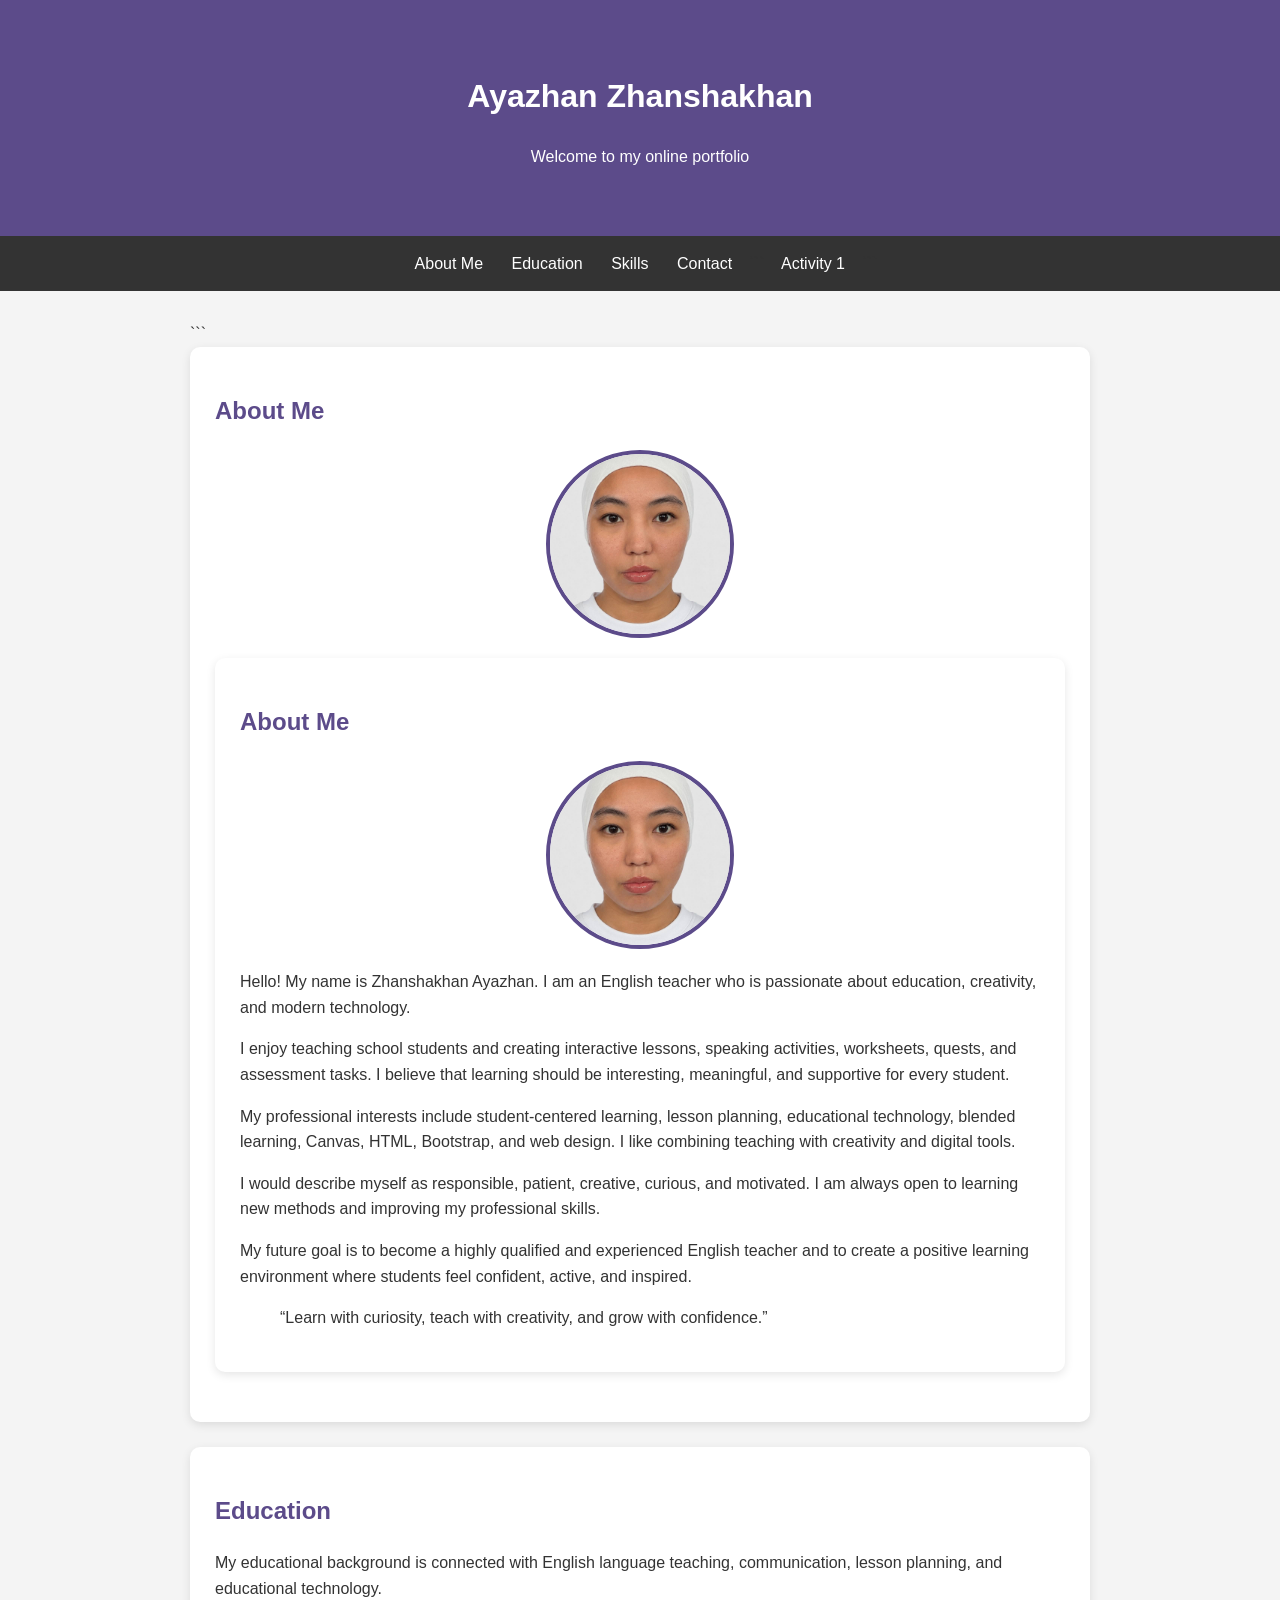
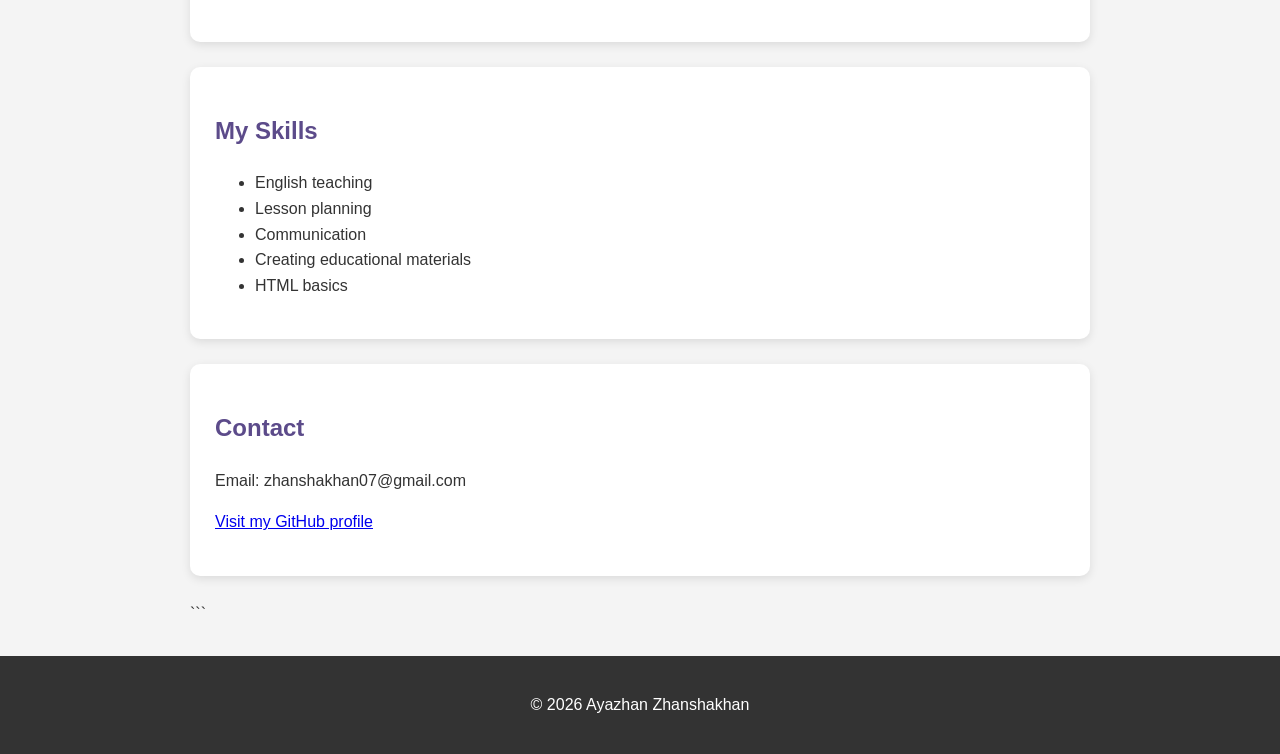
==== portfolio.html @ 9db4becb "Update portfolio.html" ====
<!DOCTYPE html>

<html lang="en">

<head>
  <meta charset="UTF-8">
  <meta name="viewport" content="width=device-width, initial-scale=1.0">

  <title>Ayazhan Zhanshakhan Portfolio</title>

  <!-- Page Style -->

  <style>
    body {
      margin: 0;
      font-family: Arial, sans-serif;
      line-height: 1.6;
      color: #333333;
      background-color: #f4f4f4;
    }

    header {
      padding: 50px 20px;
      color: white;
      text-align: center;
      background-color: #5c4b8a;
    }

    nav {
      padding: 15px;
      text-align: center;
      background-color: #333333;
    }

    nav a {
      margin: 0 12px;
      color: white;
      text-decoration: none;
    }

    nav a:hover {
      color: #ffd166;
    }

    main {
      width: 90%;
      max-width: 900px;
      margin: 30px auto;
    }

    section {
      margin-bottom: 25px;
      padding: 25px;
      background-color: white;
      border-radius: 10px;
      box-shadow: 0 3px 10px rgba(0, 0, 0, 0.1);
    }

    h2 {
      color: #5c4b8a;
    }

    .profile-photo {
      display: block;
      width: 180px;
      height: 180px;
      margin: 0 auto 20px;
      object-fit: cover;
      border-radius: 50%;
      border: 4px solid #5c4b8a;
    }

    footer {
      padding: 20px;
      color: white;
      text-align: center;
      background-color: #333333;
    }
  </style>

</head>

<body>

  <!-- Header Section -->

  <header id="home">
    <h1>Ayazhan Zhanshakhan</h1>
    <p>Welcome to my online portfolio</p>
  </header>

  <!-- Navigation Section -->

  <nav id="navigation">
    <a href="#about">About Me</a>
    <a href="#education">Education</a>
    <a href="#skills">Skills</a>
    <a href="#contact">Contact</a>

```
<!-- Link to another file on the website -->
<a href="index.html">Activity 1</a>
```

  </nav>

  <!-- Main Content Section -->

  <main id="main-content">

```
<!-- About Me Section -->
<section id="about">
  <h2>About Me</h2>

  <img
  class="profile-photo"
  src="profile.jpg"
  alt="Profile photo of Ayazhan Zhanshakhan">

 <!-- About Me Section -->

<section id="about">
  <h2>About Me</h2>

<img
 class="profile-photo"
 src="profile.jpg"
 alt="Profile photo of Zhanshakhan Ayazhan">

  <p>
    Hello! My name is Zhanshakhan Ayazhan. I am an English teacher who is
    passionate about education, creativity, and modern technology.
  </p>

  <p>
    I enjoy teaching school students and creating interactive lessons,
    speaking activities, worksheets, quests, and assessment tasks. I believe
    that learning should be interesting, meaningful, and supportive for every
    student.
  </p>

  <p>
    My professional interests include student-centered learning, lesson
    planning, educational technology, blended learning, Canvas, HTML,
    Bootstrap, and web design. I like combining teaching with creativity and
    digital tools.
  </p>

  <p>
    I would describe myself as responsible, patient, creative, curious, and
    motivated. I am always open to learning new methods and improving my
    professional skills.
  </p>

  <p>
    My future goal is to become a highly qualified and experienced English
    teacher and to create a positive learning environment where students feel
    confident, active, and inspired.
  </p>

  <blockquote>
    “Learn with curiosity, teach with creativity, and grow with confidence.”
  </blockquote>
</section>

</section>

<!-- Education Section -->
<section id="education">
  <h2>Education</h2>

  <p>
    My educational background is connected with English language teaching,
    communication, lesson planning, and educational technology.
  </p>
</section>

<!-- Skills Section -->
<section id="skills">
  <h2>My Skills</h2>

  <ul>
    <li>English teaching</li>
    <li>Lesson planning</li>
    <li>Communication</li>
    <li>Creating educational materials</li>
    <li>HTML basics</li>
  </ul>
</section>

<!-- Contact Section -->
<section id="contact">
  <h2>Contact</h2>

  <p>Email: zhanshakhan07@gmail.com</p>

  <p>
    <!-- External link -->
    <a
      href="https://github.com/ayashka07"
      target="_blank"
      rel="noopener noreferrer">
      Visit my GitHub profile
    </a>
  </p>
</section>
```

  </main>

  <!-- Footer Section -->

  <footer id="footer">
    <p>&copy; 2026 Ayazhan Zhanshakhan</p>
  </footer>

</body>

</html>
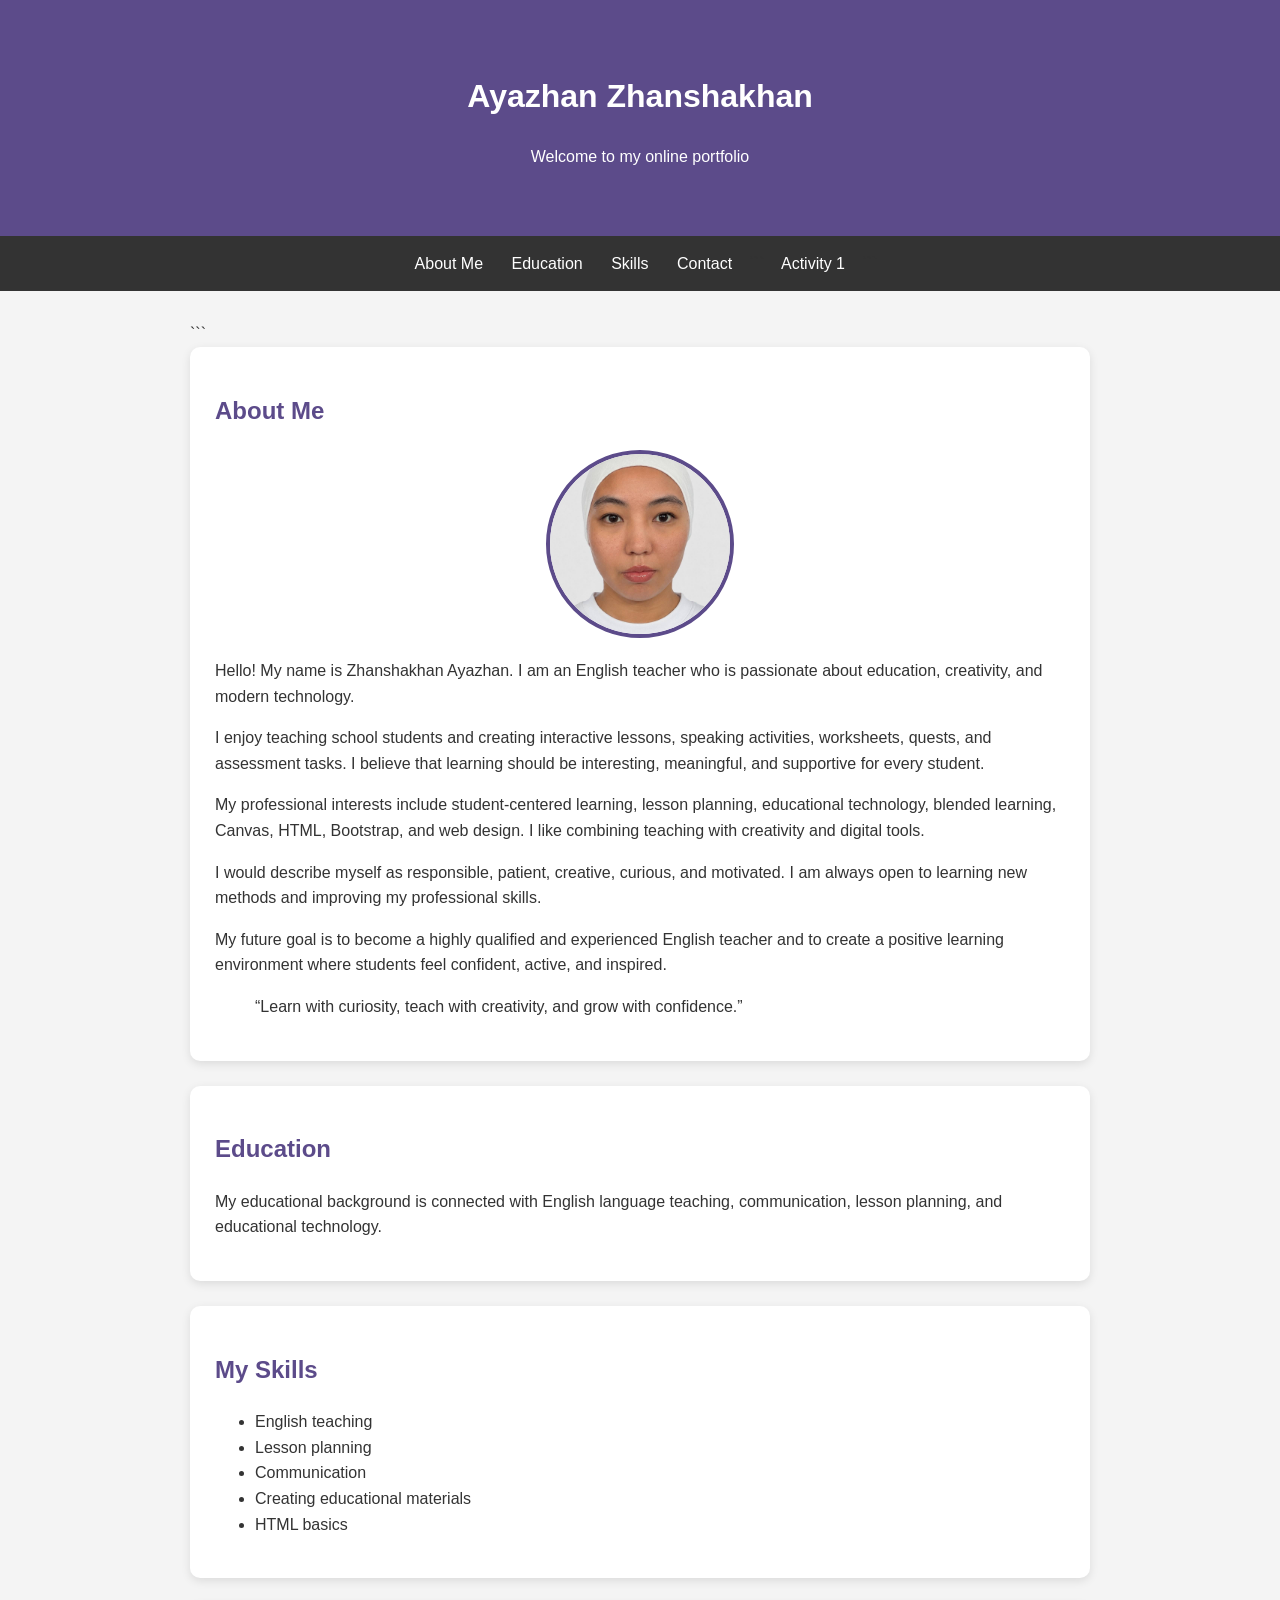
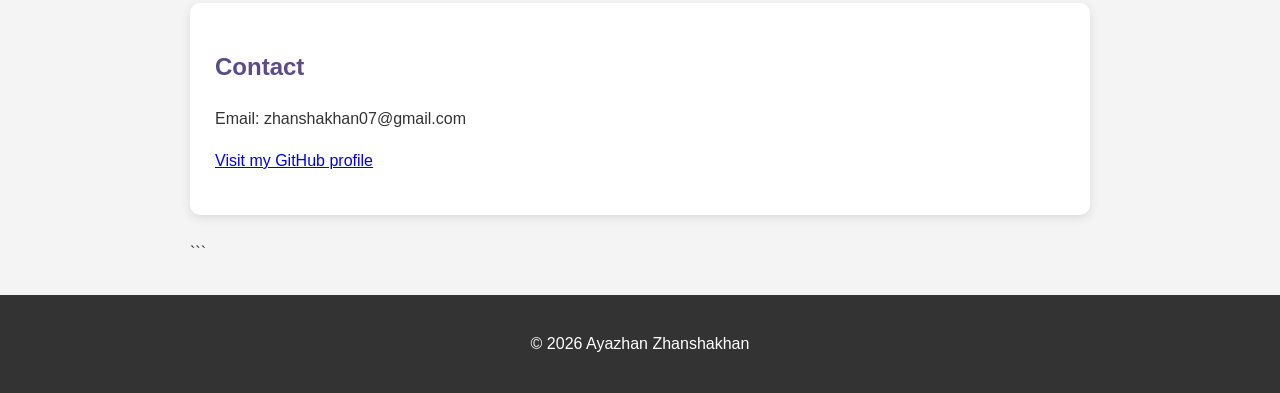
==== commit fe1bfe3d: "Update portfolio.html" ====
--- a/portfolio.html
+++ b/portfolio.html
@@ -109,15 +109,6 @@
   <main id="main-content">
 
 ```
-<!-- About Me Section -->
-<section id="about">
-  <h2>About Me</h2>
-
-  <img
-  class="profile-photo"
-  src="profile.jpg"
-  alt="Profile photo of Ayazhan Zhanshakhan">
-
  <!-- About Me Section -->
 
 <section id="about">
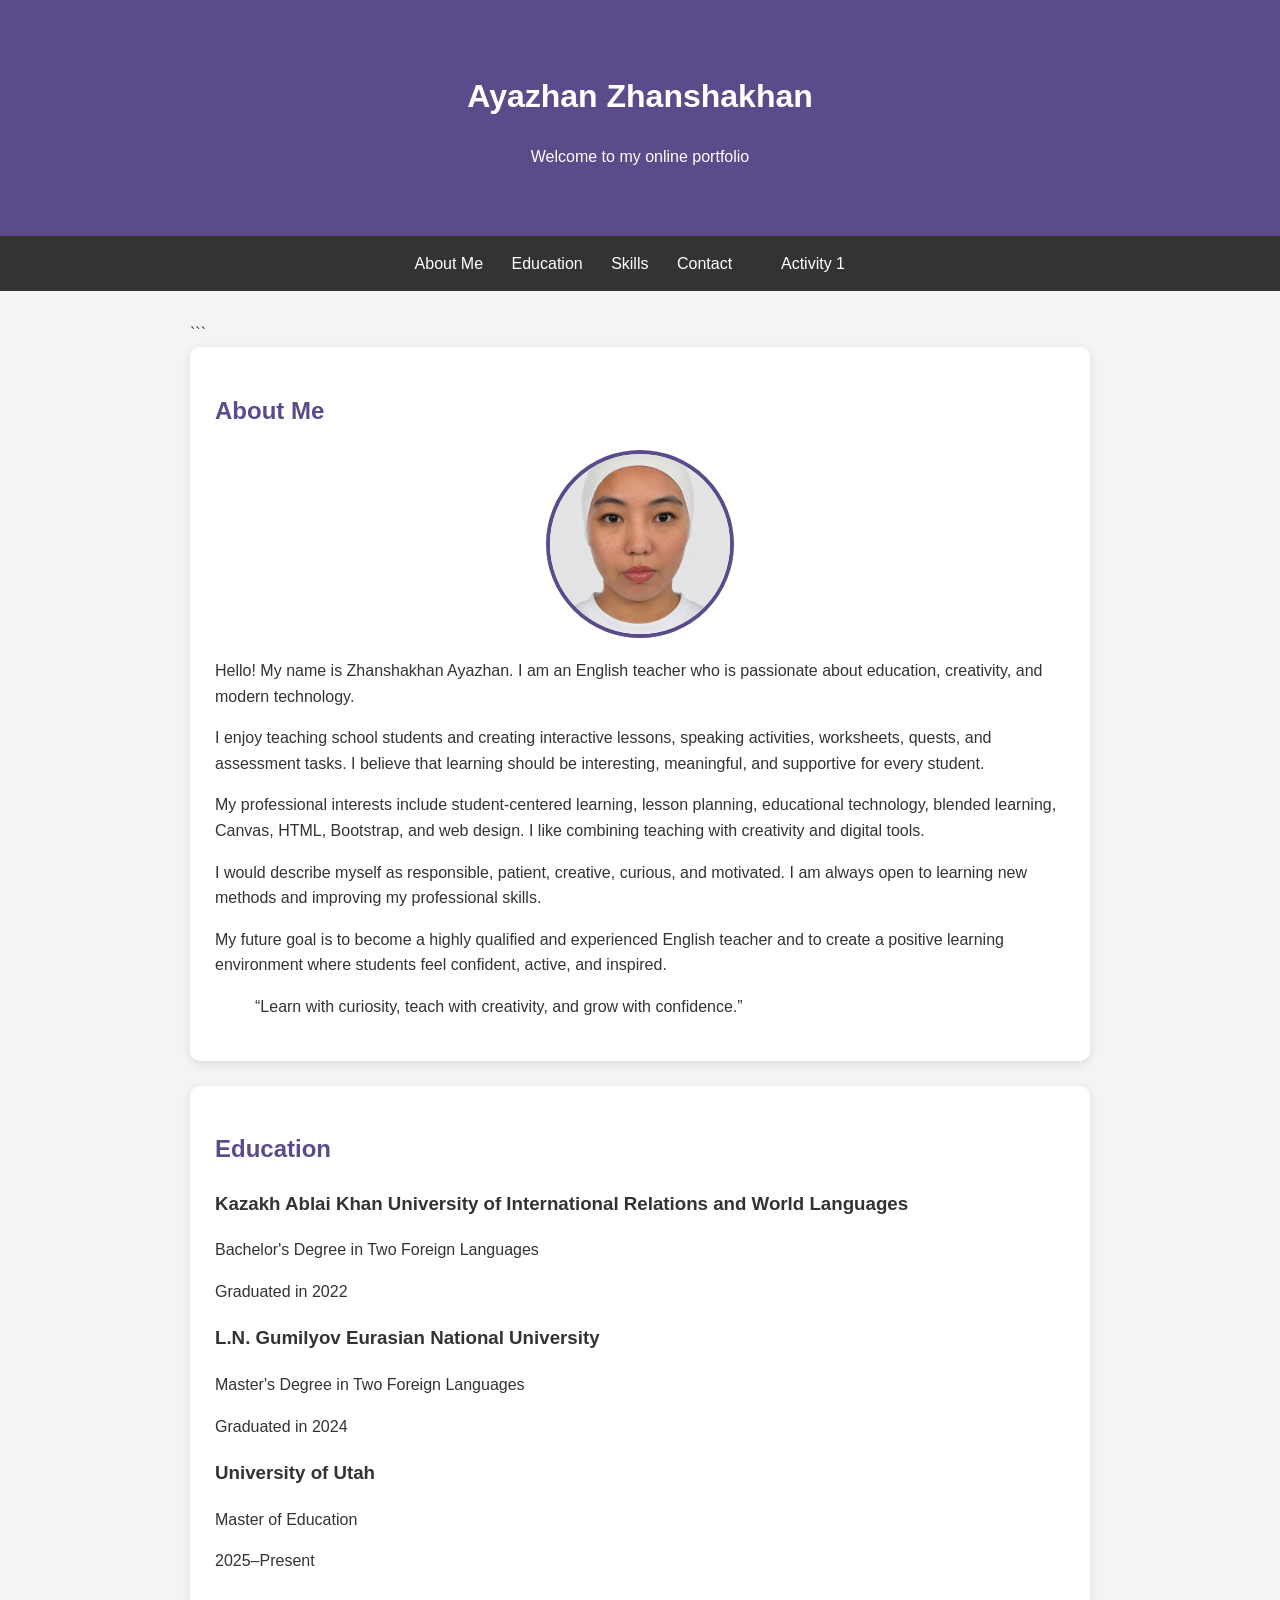
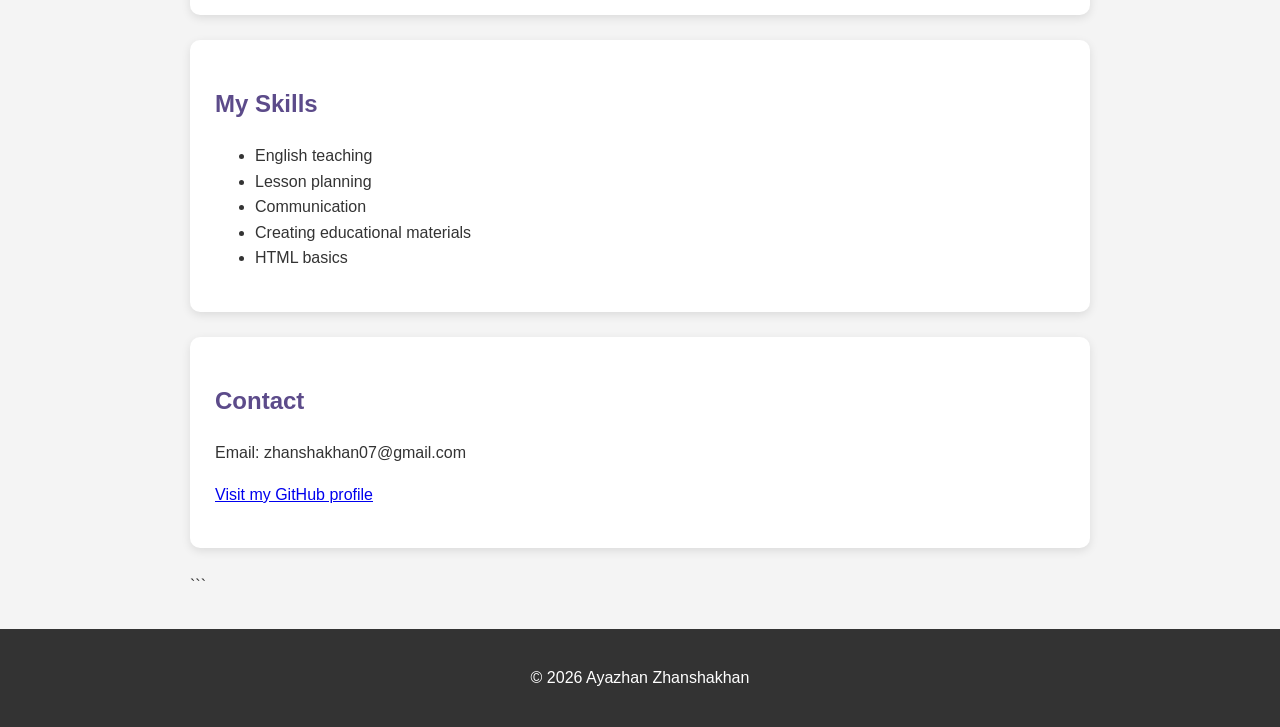
==== commit 38b0785a: "Update portfolio.html" ====
--- a/portfolio.html
+++ b/portfolio.html
@@ -161,10 +161,23 @@
 <section id="education">
   <h2>Education</h2>
 
-  <p>
-    My educational background is connected with English language teaching,
-    communication, lesson planning, and educational technology.
-  </p>
+  <h3>
+    Kazakh Ablai Khan University of International Relations and World Languages
+  </h3>
+  <p>Bachelor's Degree in Two Foreign Languages</p>
+  <p>Graduated in 2022</p>
+
+  <h3>
+    L.N. Gumilyov Eurasian National University
+  </h3>
+  <p>Master's Degree in Two Foreign Languages</p>
+  <p>Graduated in 2024</p>
+
+  <h3>
+    University of Utah
+  </h3>
+  <p>Master of Education</p>
+  <p>2025–Present</p>
 </section>
 
 <!-- Skills Section -->
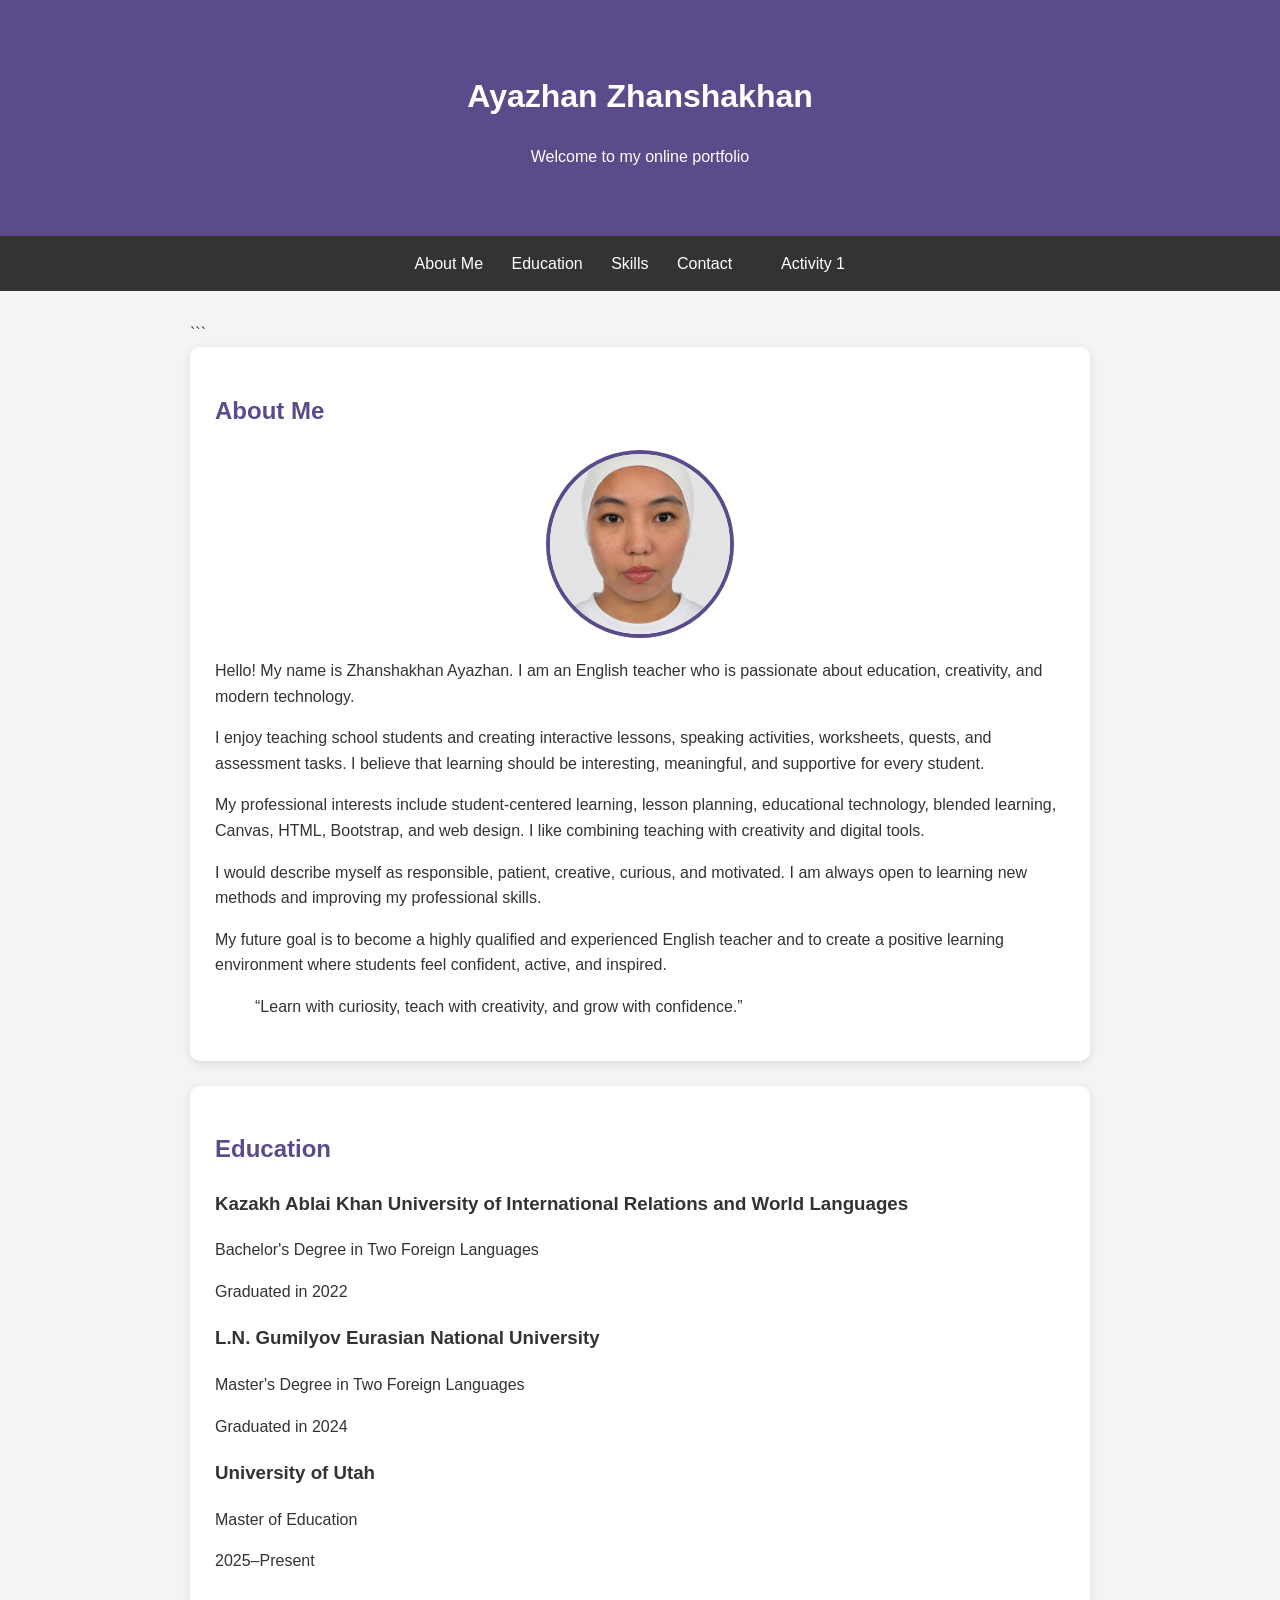
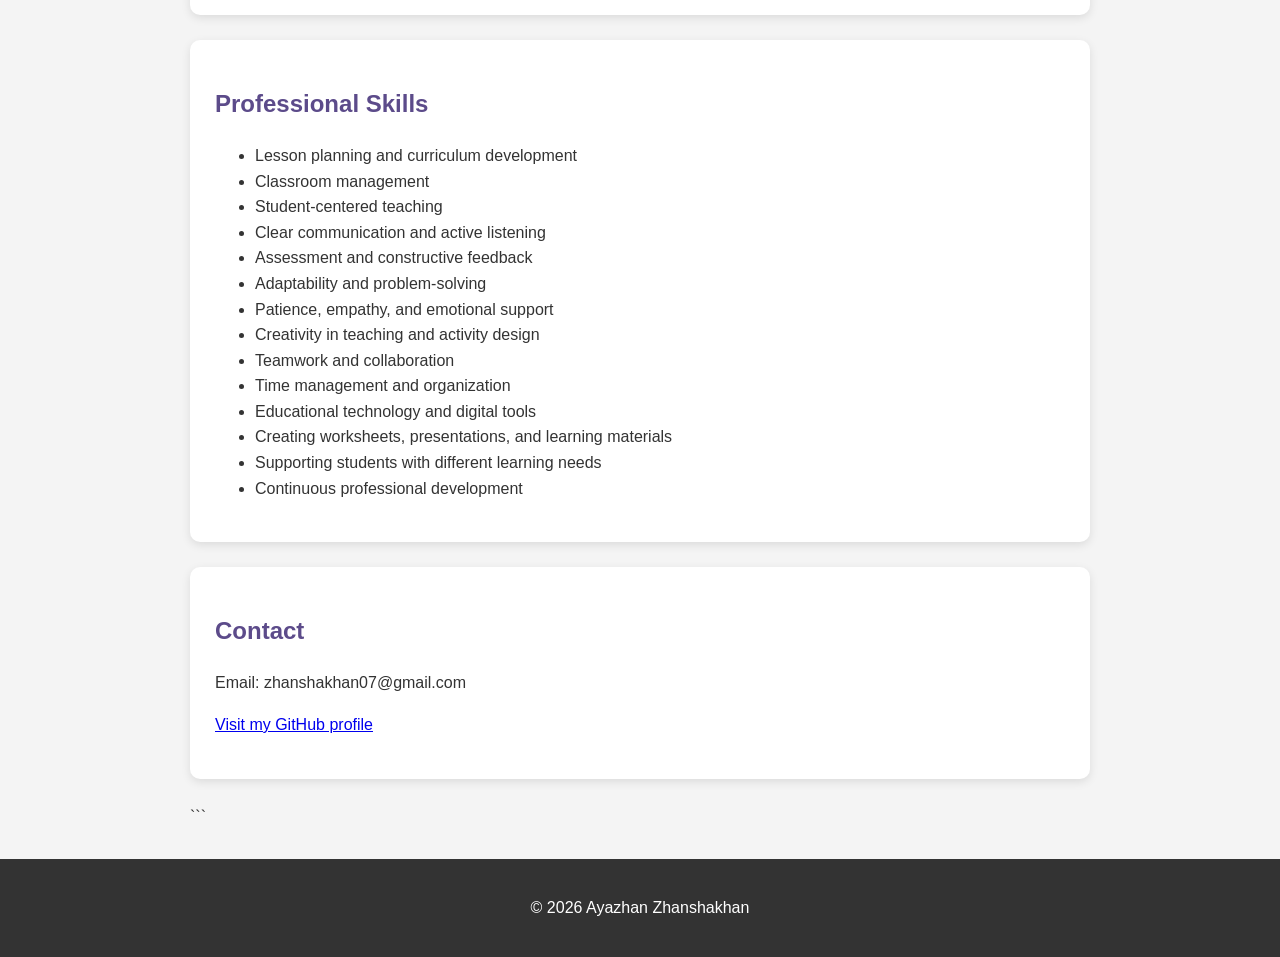
==== commit f8c1b481: "Update portfolio.html" ====
--- a/portfolio.html
+++ b/portfolio.html
@@ -181,17 +181,28 @@
 </section>
 
 <!-- Skills Section -->
+
 <section id="skills">
-  <h2>My Skills</h2>
+  <h2>Professional Skills</h2>
 
   <ul>
-    <li>English teaching</li>
-    <li>Lesson planning</li>
-    <li>Communication</li>
-    <li>Creating educational materials</li>
-    <li>HTML basics</li>
+    <li>Lesson planning and curriculum development</li>
+    <li>Classroom management</li>
+    <li>Student-centered teaching</li>
+    <li>Clear communication and active listening</li>
+    <li>Assessment and constructive feedback</li>
+    <li>Adaptability and problem-solving</li>
+    <li>Patience, empathy, and emotional support</li>
+    <li>Creativity in teaching and activity design</li>
+    <li>Teamwork and collaboration</li>
+    <li>Time management and organization</li>
+    <li>Educational technology and digital tools</li>
+    <li>Creating worksheets, presentations, and learning materials</li>
+    <li>Supporting students with different learning needs</li>
+    <li>Continuous professional development</li>
   </ul>
 </section>
+
 
 <!-- Contact Section -->
 <section id="contact">
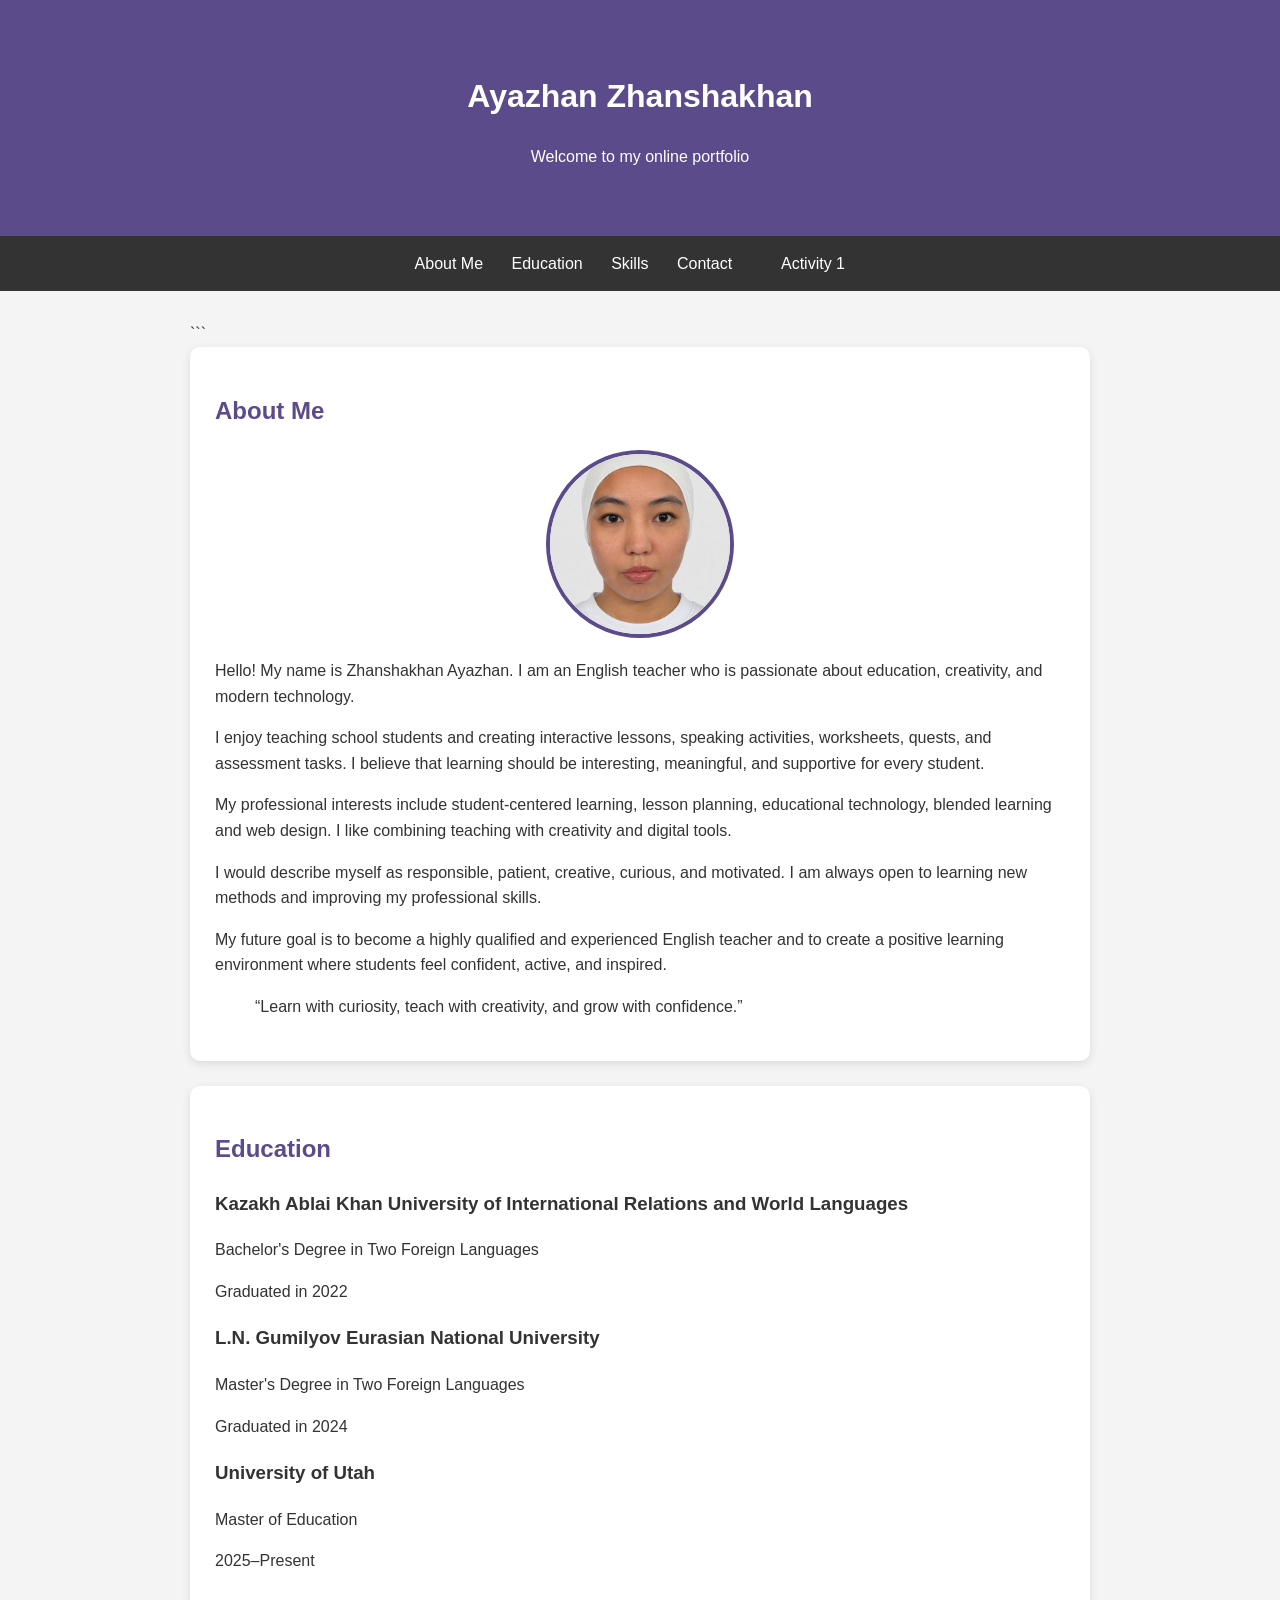
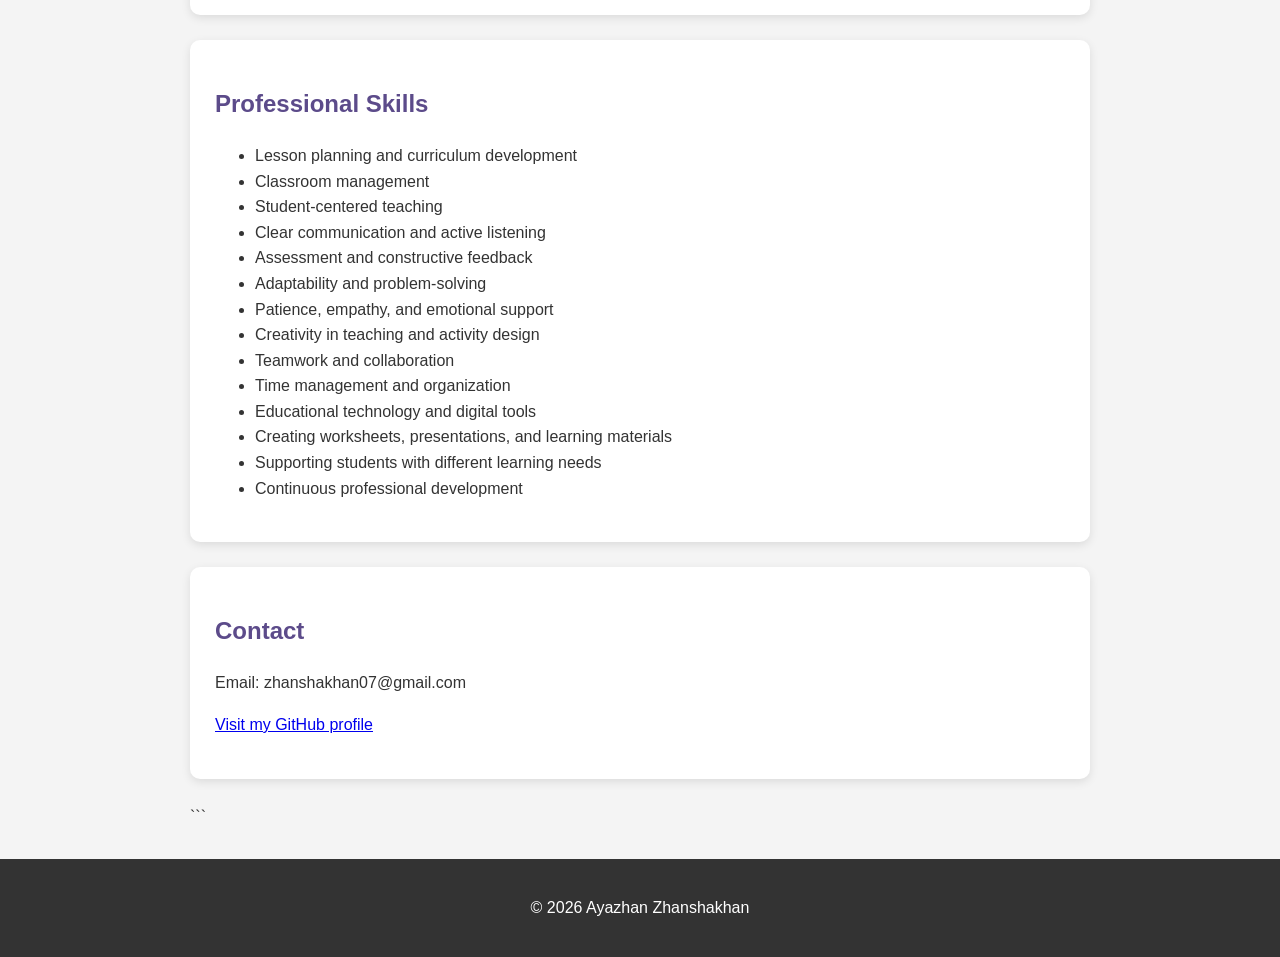
==== commit 91e6d1c9: "Update portfolio.html" ====
--- a/portfolio.html
+++ b/portfolio.html
@@ -133,8 +133,7 @@
 
   <p>
     My professional interests include student-centered learning, lesson
-    planning, educational technology, blended learning, Canvas, HTML,
-    Bootstrap, and web design. I like combining teaching with creativity and
+    planning, educational technology, blended learning and web design. I like combining teaching with creativity and
     digital tools.
   </p>
 
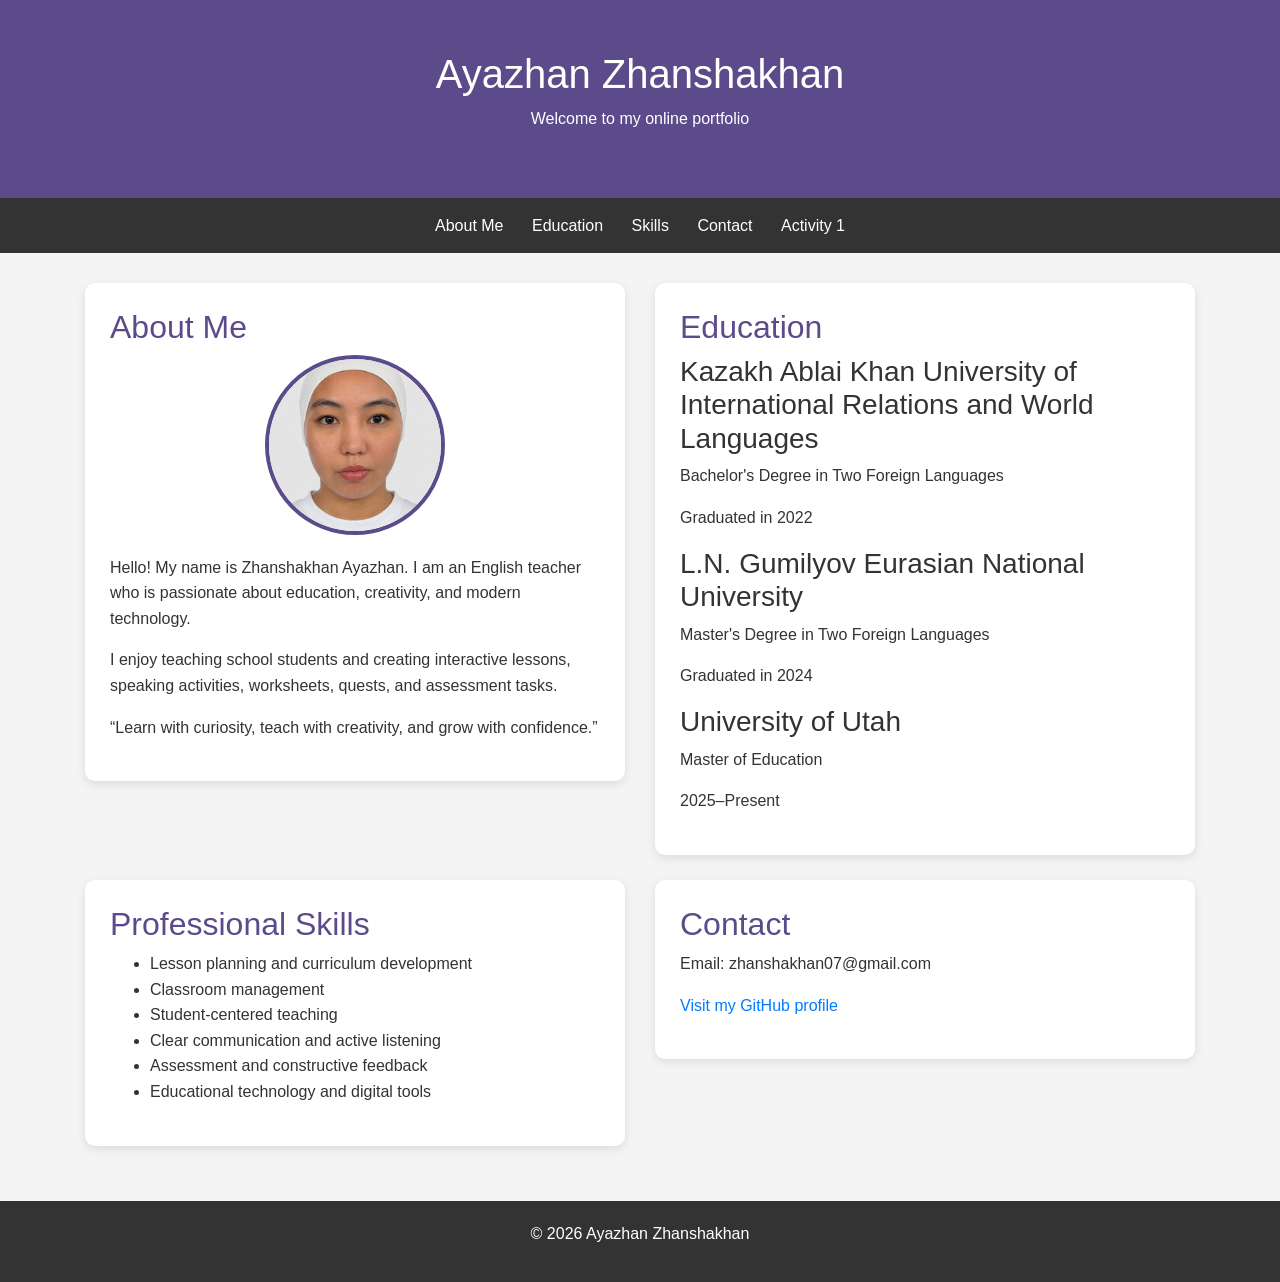
==== commit b3225c45: "portfolio.html" ====
--- a/portfolio.html
+++ b/portfolio.html
@@ -1,14 +1,11 @@
 <!DOCTYPE html>
-
 <html lang="en">
-
 <head>
   <meta charset="UTF-8">
   <meta name="viewport" content="width=device-width, initial-scale=1.0">
-
   <title>Ayazhan Zhanshakhan Portfolio</title>
 
-  <!-- Page Style -->
+  <link rel="stylesheet" href="https://stackpath.bootstrapcdn.com/bootstrap/4.5.2/css/bootstrap.min.css">
 
   <style>
     body {
@@ -43,8 +40,6 @@
     }
 
     main {
-      width: 90%;
-      max-width: 900px;
       margin: 30px auto;
     }
 
@@ -77,158 +72,97 @@
       background-color: #333333;
     }
   </style>
-
 </head>
 
 <body>
-
-  <!-- Header Section -->
 
   <header id="home">
     <h1>Ayazhan Zhanshakhan</h1>
     <p>Welcome to my online portfolio</p>
   </header>
 
-  <!-- Navigation Section -->
-
   <nav id="navigation">
     <a href="#about">About Me</a>
     <a href="#education">Education</a>
     <a href="#skills">Skills</a>
     <a href="#contact">Contact</a>
-
-```
-<!-- Link to another file on the website -->
-<a href="index.html">Activity 1</a>
-```
-
+    <a href="index.html">Activity 1</a>
   </nav>
 
-  <!-- Main Content Section -->
+  <main id="main-content" class="container">
 
-  <main id="main-content">
+    <div class="row">
+      <div class="col-md-6">
+        <section id="about">
+          <h2>About Me</h2>
 
-```
- <!-- About Me Section -->
+          <img class="profile-photo" src="profile.jpg" alt="Profile photo of Zhanshakhan Ayazhan">
 
-<section id="about">
-  <h2>About Me</h2>
+          <p>Hello! My name is Zhanshakhan Ayazhan. I am an English teacher who is passionate about education, creativity, and modern technology.</p>
 
-<img
- class="profile-photo"
- src="profile.jpg"
- alt="Profile photo of Zhanshakhan Ayazhan">
+          <p>I enjoy teaching school students and creating interactive lessons, speaking activities, worksheets, quests, and assessment tasks.</p>
 
-  <p>
-    Hello! My name is Zhanshakhan Ayazhan. I am an English teacher who is
-    passionate about education, creativity, and modern technology.
-  </p>
+          <blockquote>
+            “Learn with curiosity, teach with creativity, and grow with confidence.”
+          </blockquote>
+        </section>
+      </div>
 
-  <p>
-    I enjoy teaching school students and creating interactive lessons,
-    speaking activities, worksheets, quests, and assessment tasks. I believe
-    that learning should be interesting, meaningful, and supportive for every
-    student.
-  </p>
+      <div class="col-md-6">
+        <section id="education">
+          <h2>Education</h2>
 
-  <p>
-    My professional interests include student-centered learning, lesson
-    planning, educational technology, blended learning and web design. I like combining teaching with creativity and
-    digital tools.
-  </p>
+          <h3>Kazakh Ablai Khan University of International Relations and World Languages</h3>
+          <p>Bachelor's Degree in Two Foreign Languages</p>
+          <p>Graduated in 2022</p>
 
-  <p>
-    I would describe myself as responsible, patient, creative, curious, and
-    motivated. I am always open to learning new methods and improving my
-    professional skills.
-  </p>
+          <h3>L.N. Gumilyov Eurasian National University</h3>
+          <p>Master's Degree in Two Foreign Languages</p>
+          <p>Graduated in 2024</p>
 
-  <p>
-    My future goal is to become a highly qualified and experienced English
-    teacher and to create a positive learning environment where students feel
-    confident, active, and inspired.
-  </p>
+          <h3>University of Utah</h3>
+          <p>Master of Education</p>
+          <p>2025–Present</p>
+        </section>
+      </div>
+    </div>
 
-  <blockquote>
-    “Learn with curiosity, teach with creativity, and grow with confidence.”
-  </blockquote>
-</section>
+    <div class="row">
+      <div class="col-md-6">
+        <section id="skills">
+          <h2>Professional Skills</h2>
 
-</section>
+          <ul>
+            <li>Lesson planning and curriculum development</li>
+            <li>Classroom management</li>
+            <li>Student-centered teaching</li>
+            <li>Clear communication and active listening</li>
+            <li>Assessment and constructive feedback</li>
+            <li>Educational technology and digital tools</li>
+          </ul>
+        </section>
+      </div>
 
-<!-- Education Section -->
-<section id="education">
-  <h2>Education</h2>
+      <div class="col-md-6">
+        <section id="contact">
+          <h2>Contact</h2>
 
-  <h3>
-    Kazakh Ablai Khan University of International Relations and World Languages
-  </h3>
-  <p>Bachelor's Degree in Two Foreign Languages</p>
-  <p>Graduated in 2022</p>
+          <p>Email: zhanshakhan07@gmail.com</p>
 
-  <h3>
-    L.N. Gumilyov Eurasian National University
-  </h3>
-  <p>Master's Degree in Two Foreign Languages</p>
-  <p>Graduated in 2024</p>
-
-  <h3>
-    University of Utah
-  </h3>
-  <p>Master of Education</p>
-  <p>2025–Present</p>
-</section>
-
-<!-- Skills Section -->
-
-<section id="skills">
-  <h2>Professional Skills</h2>
-
-  <ul>
-    <li>Lesson planning and curriculum development</li>
-    <li>Classroom management</li>
-    <li>Student-centered teaching</li>
-    <li>Clear communication and active listening</li>
-    <li>Assessment and constructive feedback</li>
-    <li>Adaptability and problem-solving</li>
-    <li>Patience, empathy, and emotional support</li>
-    <li>Creativity in teaching and activity design</li>
-    <li>Teamwork and collaboration</li>
-    <li>Time management and organization</li>
-    <li>Educational technology and digital tools</li>
-    <li>Creating worksheets, presentations, and learning materials</li>
-    <li>Supporting students with different learning needs</li>
-    <li>Continuous professional development</li>
-  </ul>
-</section>
-
-
-<!-- Contact Section -->
-<section id="contact">
-  <h2>Contact</h2>
-
-  <p>Email: zhanshakhan07@gmail.com</p>
-
-  <p>
-    <!-- External link -->
-    <a
-      href="https://github.com/ayashka07"
-      target="_blank"
-      rel="noopener noreferrer">
-      Visit my GitHub profile
-    </a>
-  </p>
-</section>
-```
+          <p>
+            <a href="https://github.com/ayashka07" target="_blank" rel="noopener noreferrer">
+              Visit my GitHub profile
+            </a>
+          </p>
+        </section>
+      </div>
+    </div>
 
   </main>
-
-  <!-- Footer Section -->
 
   <footer id="footer">
     <p>&copy; 2026 Ayazhan Zhanshakhan</p>
   </footer>
 
 </body>
-
 </html>
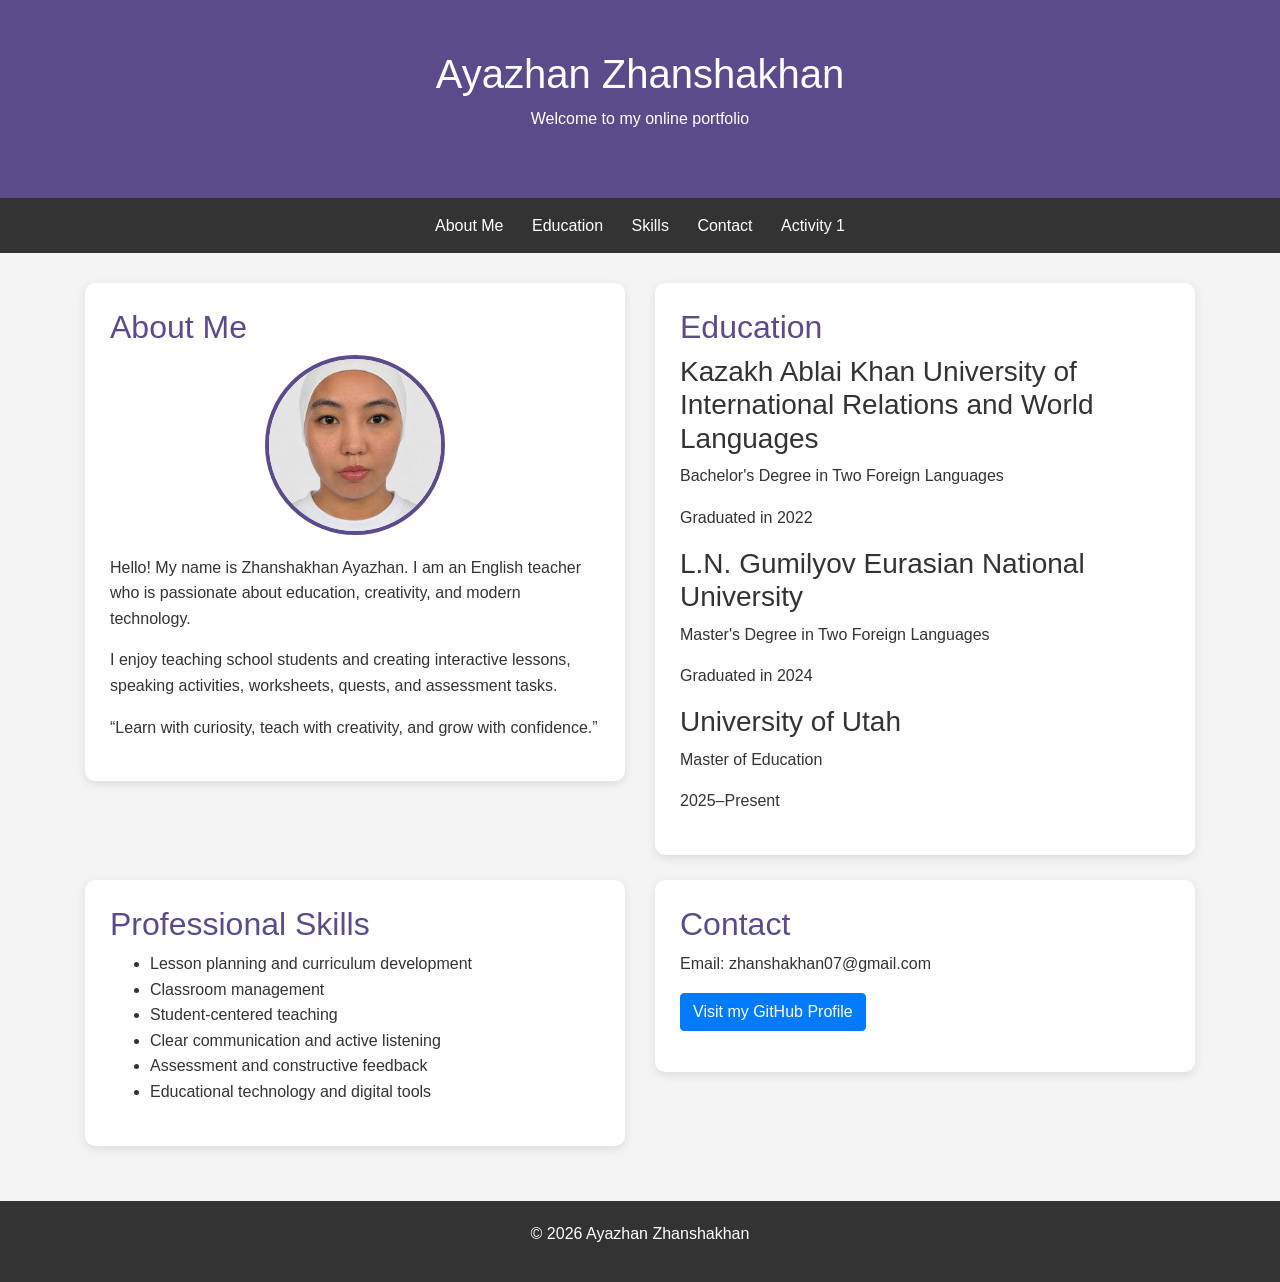
==== commit 1883e969: "portfolio.html" ====
--- a/portfolio.html
+++ b/portfolio.html
@@ -76,12 +76,12 @@
 
 <body>
 
-  <header id="home">
+  <header id="home" class="text-center">
     <h1>Ayazhan Zhanshakhan</h1>
     <p>Welcome to my online portfolio</p>
   </header>
 
-  <nav id="navigation">
+ <nav id="navigation" class="text-center">
     <a href="#about">About Me</a>
     <a href="#education">Education</a>
     <a href="#skills">Skills</a>
@@ -150,8 +150,12 @@
           <p>Email: zhanshakhan07@gmail.com</p>
 
           <p>
-            <a href="https://github.com/ayashka07" target="_blank" rel="noopener noreferrer">
-              Visit my GitHub profile
+            <a href="https://github.com/ayashka07"
+   class="btn btn-primary"
+   target="_blank"
+   rel="noopener noreferrer">
+   Visit my GitHub Profile
+</a>
             </a>
           </p>
         </section>
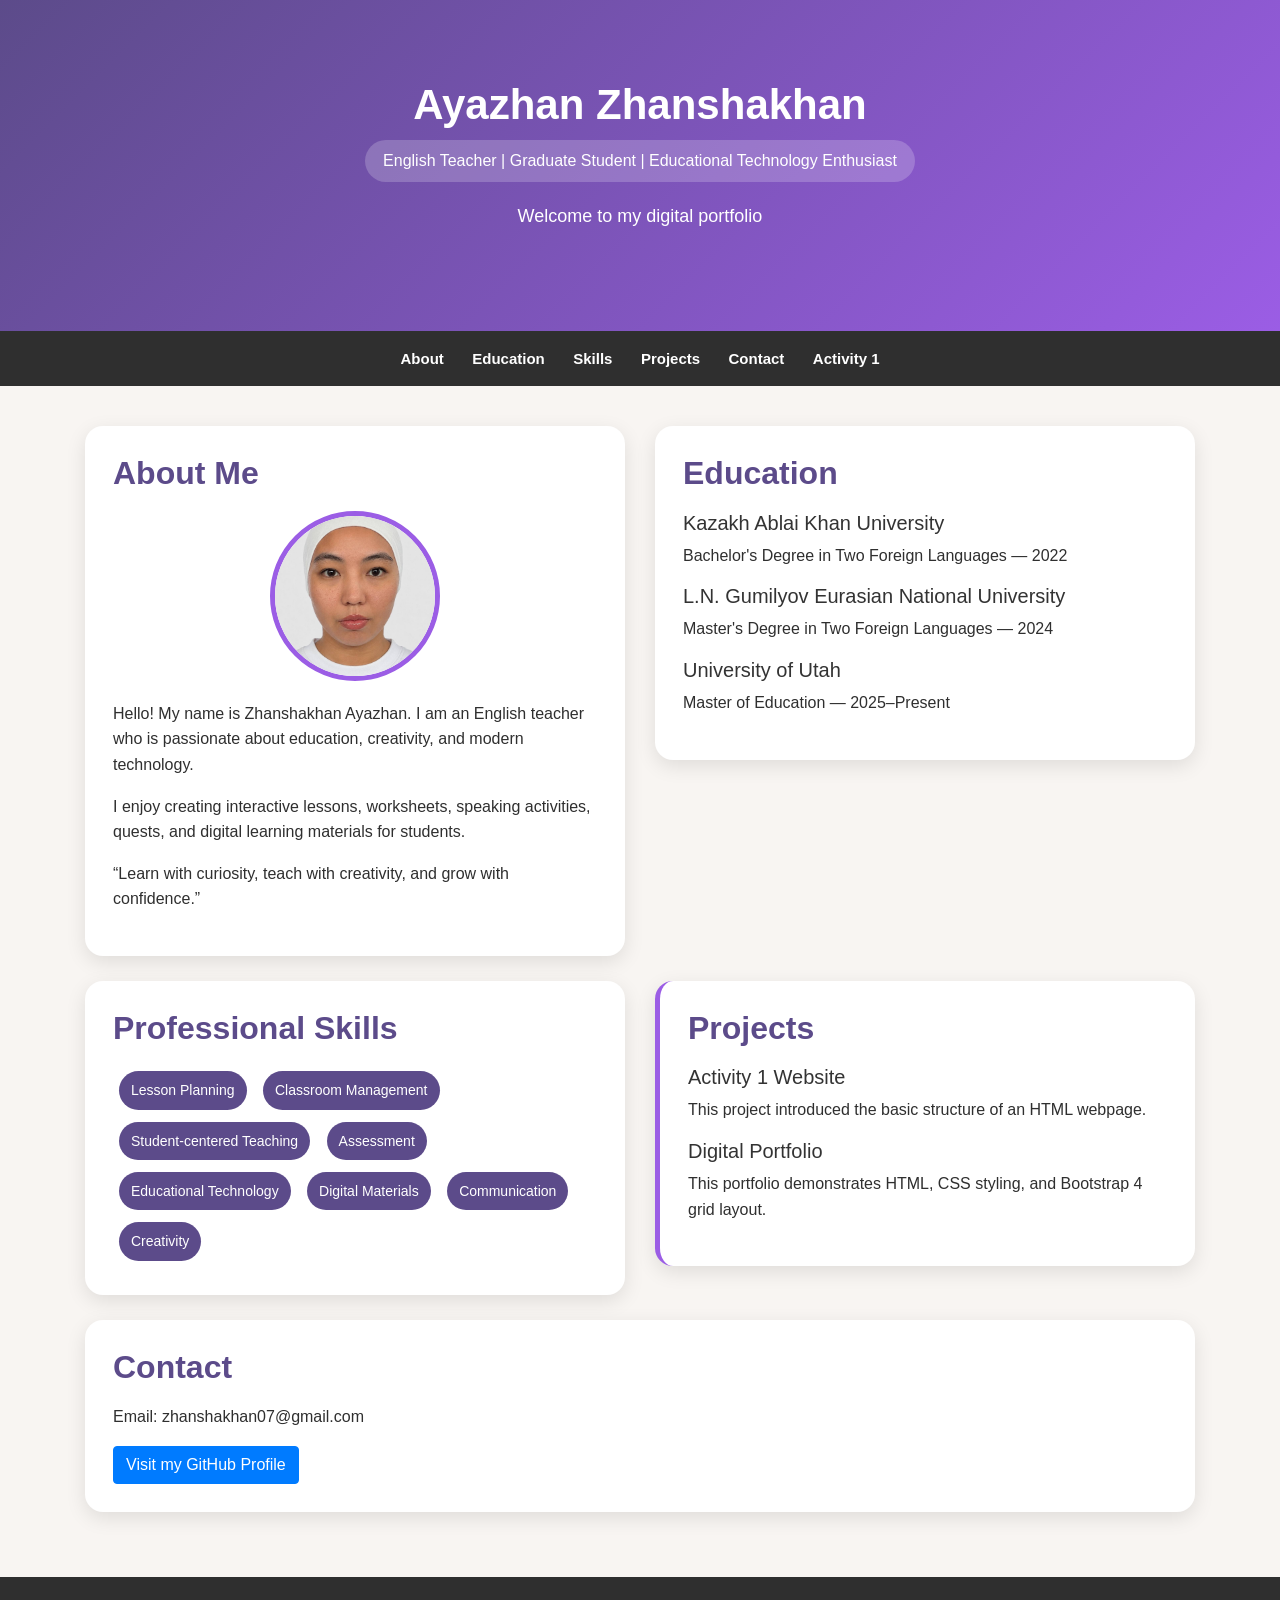
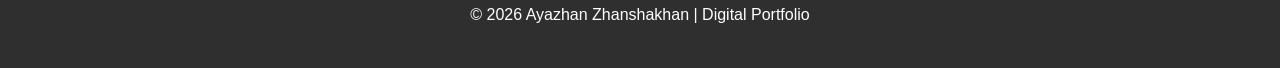
==== commit fcb96d61: "portfolio.html" ====
--- a/portfolio.html
+++ b/portfolio.html
@@ -12,79 +12,129 @@
       margin: 0;
       font-family: Arial, sans-serif;
       line-height: 1.6;
-      color: #333333;
-      background-color: #f4f4f4;
+      color: #2f2f2f;
+      background-color: #f8f5f2;
     }
 
     header {
-      padding: 50px 20px;
+      padding: 80px 20px;
       color: white;
       text-align: center;
-      background-color: #5c4b8a;
+      background: linear-gradient(135deg, #5c4b8a, #9b5de5);
+    }
+
+    header h1 {
+      font-size: 42px;
+      font-weight: bold;
+      margin-bottom: 10px;
+    }
+
+    header p {
+      font-size: 18px;
+      margin-bottom: 20px;
     }
 
     nav {
       padding: 15px;
       text-align: center;
-      background-color: #333333;
+      background-color: #2f2f2f;
     }
 
     nav a {
       margin: 0 12px;
       color: white;
       text-decoration: none;
+      font-size: 15px;
+      font-weight: bold;
     }
 
     nav a:hover {
       color: #ffd166;
+      text-decoration: none;
     }
 
     main {
-      margin: 30px auto;
+      margin: 40px auto;
     }
 
     section {
       margin-bottom: 25px;
-      padding: 25px;
+      padding: 28px;
       background-color: white;
-      border-radius: 10px;
-      box-shadow: 0 3px 10px rgba(0, 0, 0, 0.1);
+      border-radius: 18px;
+      box-shadow: 0 6px 20px rgba(0, 0, 0, 0.10);
+      transition: transform 0.3s ease;
+    }
+
+    section:hover {
+      transform: translateY(-5px);
     }
 
     h2 {
       color: #5c4b8a;
+      font-weight: bold;
+      margin-bottom: 18px;
+    }
+
+    h3 {
+      font-size: 20px;
+      color: #333333;
     }
 
     .profile-photo {
       display: block;
-      width: 180px;
-      height: 180px;
+      width: 170px;
+      height: 170px;
       margin: 0 auto 20px;
       object-fit: cover;
       border-radius: 50%;
-      border: 4px solid #5c4b8a;
+      border: 5px solid #9b5de5;
+    }
+
+    .tagline {
+      display: inline-block;
+      padding: 8px 18px;
+      background-color: rgba(255, 255, 255, 0.20);
+      border-radius: 30px;
+      font-size: 16px;
+    }
+
+    .skill-badge {
+      display: inline-block;
+      margin: 6px;
+      padding: 8px 12px;
+      color: white;
+      background-color: #5c4b8a;
+      border-radius: 20px;
+      font-size: 14px;
+    }
+
+    .project-card {
+      border-left: 5px solid #9b5de5;
     }
 
     footer {
-      padding: 20px;
+      padding: 25px;
       color: white;
       text-align: center;
-      background-color: #333333;
+      background-color: #2f2f2f;
     }
   </style>
 </head>
 
 <body>
 
-  <header id="home" class="text-center">
+  <header id="home">
     <h1>Ayazhan Zhanshakhan</h1>
-    <p>Welcome to my online portfolio</p>
+    <p class="tagline">English Teacher | Graduate Student | Educational Technology Enthusiast</p>
+    <p>Welcome to my digital portfolio</p>
   </header>
 
- <nav id="navigation" class="text-center">
-    <a href="#about">About Me</a>
+  <nav id="navigation">
+    <a href="#about">About</a>
     <a href="#education">Education</a>
     <a href="#skills">Skills</a>
+    <a href="#projects">Projects</a>
     <a href="#contact">Contact</a>
     <a href="index.html">Activity 1</a>
   </nav>
@@ -100,7 +150,7 @@
 
           <p>Hello! My name is Zhanshakhan Ayazhan. I am an English teacher who is passionate about education, creativity, and modern technology.</p>
 
-          <p>I enjoy teaching school students and creating interactive lessons, speaking activities, worksheets, quests, and assessment tasks.</p>
+          <p>I enjoy creating interactive lessons, worksheets, speaking activities, quests, and digital learning materials for students.</p>
 
           <blockquote>
             “Learn with curiosity, teach with creativity, and grow with confidence.”
@@ -112,17 +162,14 @@
         <section id="education">
           <h2>Education</h2>
 
-          <h3>Kazakh Ablai Khan University of International Relations and World Languages</h3>
-          <p>Bachelor's Degree in Two Foreign Languages</p>
-          <p>Graduated in 2022</p>
+          <h3>Kazakh Ablai Khan University</h3>
+          <p>Bachelor's Degree in Two Foreign Languages — 2022</p>
 
           <h3>L.N. Gumilyov Eurasian National University</h3>
-          <p>Master's Degree in Two Foreign Languages</p>
-          <p>Graduated in 2024</p>
+          <p>Master's Degree in Two Foreign Languages — 2024</p>
 
           <h3>University of Utah</h3>
-          <p>Master of Education</p>
-          <p>2025–Present</p>
+          <p>Master of Education — 2025–Present</p>
         </section>
       </div>
     </div>
@@ -132,32 +179,43 @@
         <section id="skills">
           <h2>Professional Skills</h2>
 
-          <ul>
-            <li>Lesson planning and curriculum development</li>
-            <li>Classroom management</li>
-            <li>Student-centered teaching</li>
-            <li>Clear communication and active listening</li>
-            <li>Assessment and constructive feedback</li>
-            <li>Educational technology and digital tools</li>
-          </ul>
-        </section>
-      </div>
-
-      <div class="col-md-6">
+          <span class="skill-badge">Lesson Planning</span>
+          <span class="skill-badge">Classroom Management</span>
+          <span class="skill-badge">Student-centered Teaching</span>
+          <span class="skill-badge">Assessment</span>
+          <span class="skill-badge">Educational Technology</span>
+          <span class="skill-badge">Digital Materials</span>
+          <span class="skill-badge">Communication</span>
+          <span class="skill-badge">Creativity</span>
+        </section>
+      </div>
+
+      <div class="col-md-6">
+        <section id="projects" class="project-card">
+          <h2>Projects</h2>
+
+          <h3>Activity 1 Website</h3>
+          <p>This project introduced the basic structure of an HTML webpage.</p>
+
+          <h3>Digital Portfolio</h3>
+          <p>This portfolio demonstrates HTML, CSS styling, and Bootstrap 4 grid layout.</p>
+        </section>
+      </div>
+    </div>
+
+    <div class="row">
+      <div class="col-md-12">
         <section id="contact">
           <h2>Contact</h2>
 
           <p>Email: zhanshakhan07@gmail.com</p>
 
-          <p>
-            <a href="https://github.com/ayashka07"
-   class="btn btn-primary"
-   target="_blank"
-   rel="noopener noreferrer">
-   Visit my GitHub Profile
-</a>
-            </a>
-          </p>
+          <a href="https://github.com/ayashka07"
+             class="btn btn-primary"
+             target="_blank"
+             rel="noopener noreferrer">
+             Visit my GitHub Profile
+          </a>
         </section>
       </div>
     </div>
@@ -165,7 +223,7 @@
   </main>
 
   <footer id="footer">
-    <p>&copy; 2026 Ayazhan Zhanshakhan</p>
+    <p>&copy; 2026 Ayazhan Zhanshakhan | Digital Portfolio</p>
   </footer>
 
 </body>
